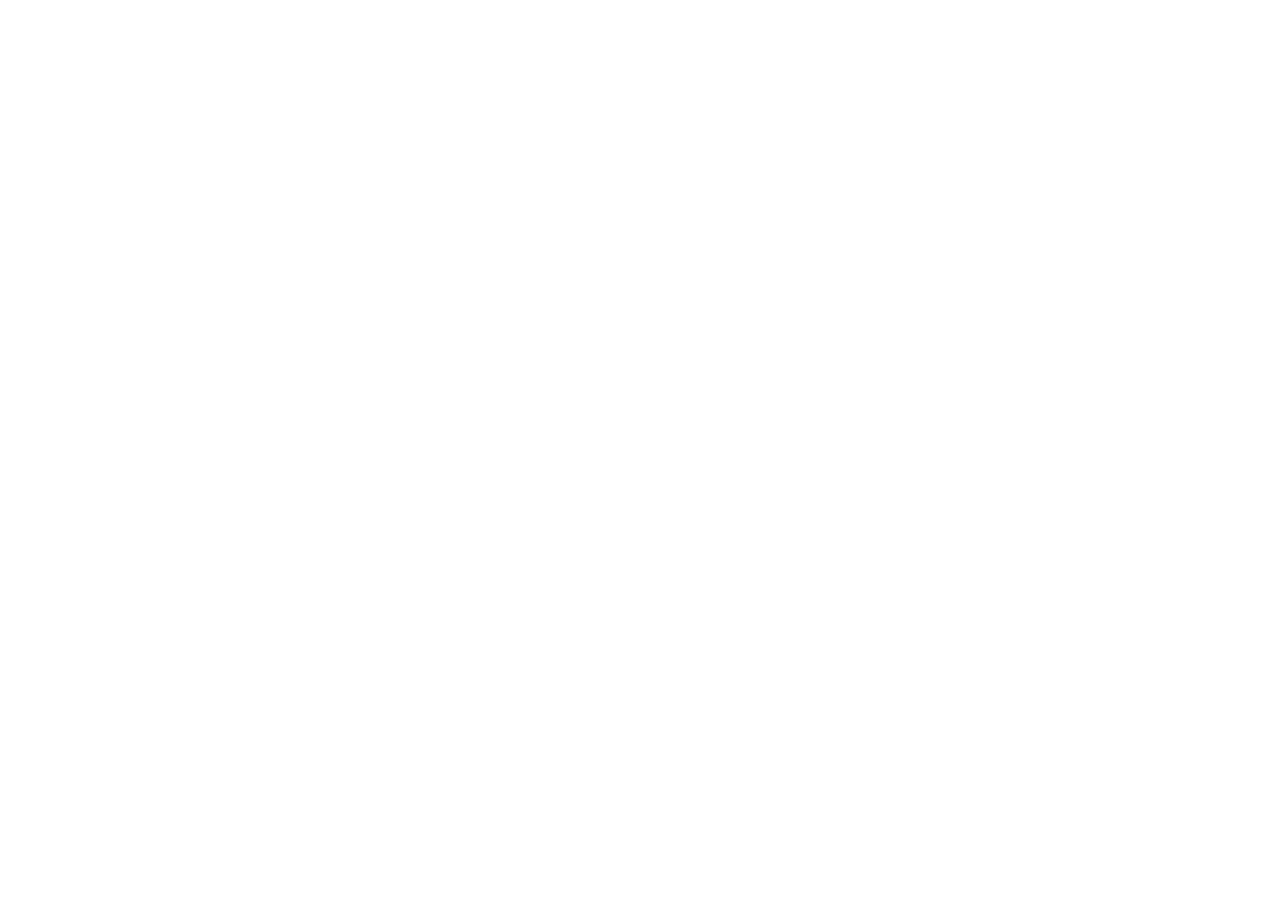
==== index.html @ fe383823 "first commit" ====
<!DOCTYPE html>
<html lang="en">
<head>
    <meta charset="UTF-8">
    <meta name="viewport" content="width=device-width, initial-scale=1.0">
    <title>Document</title>
    <link rel="stylesheet" href="css/style.css">

</head>
<body>
    <section class="test">

    </section>
    
</body>
</html>
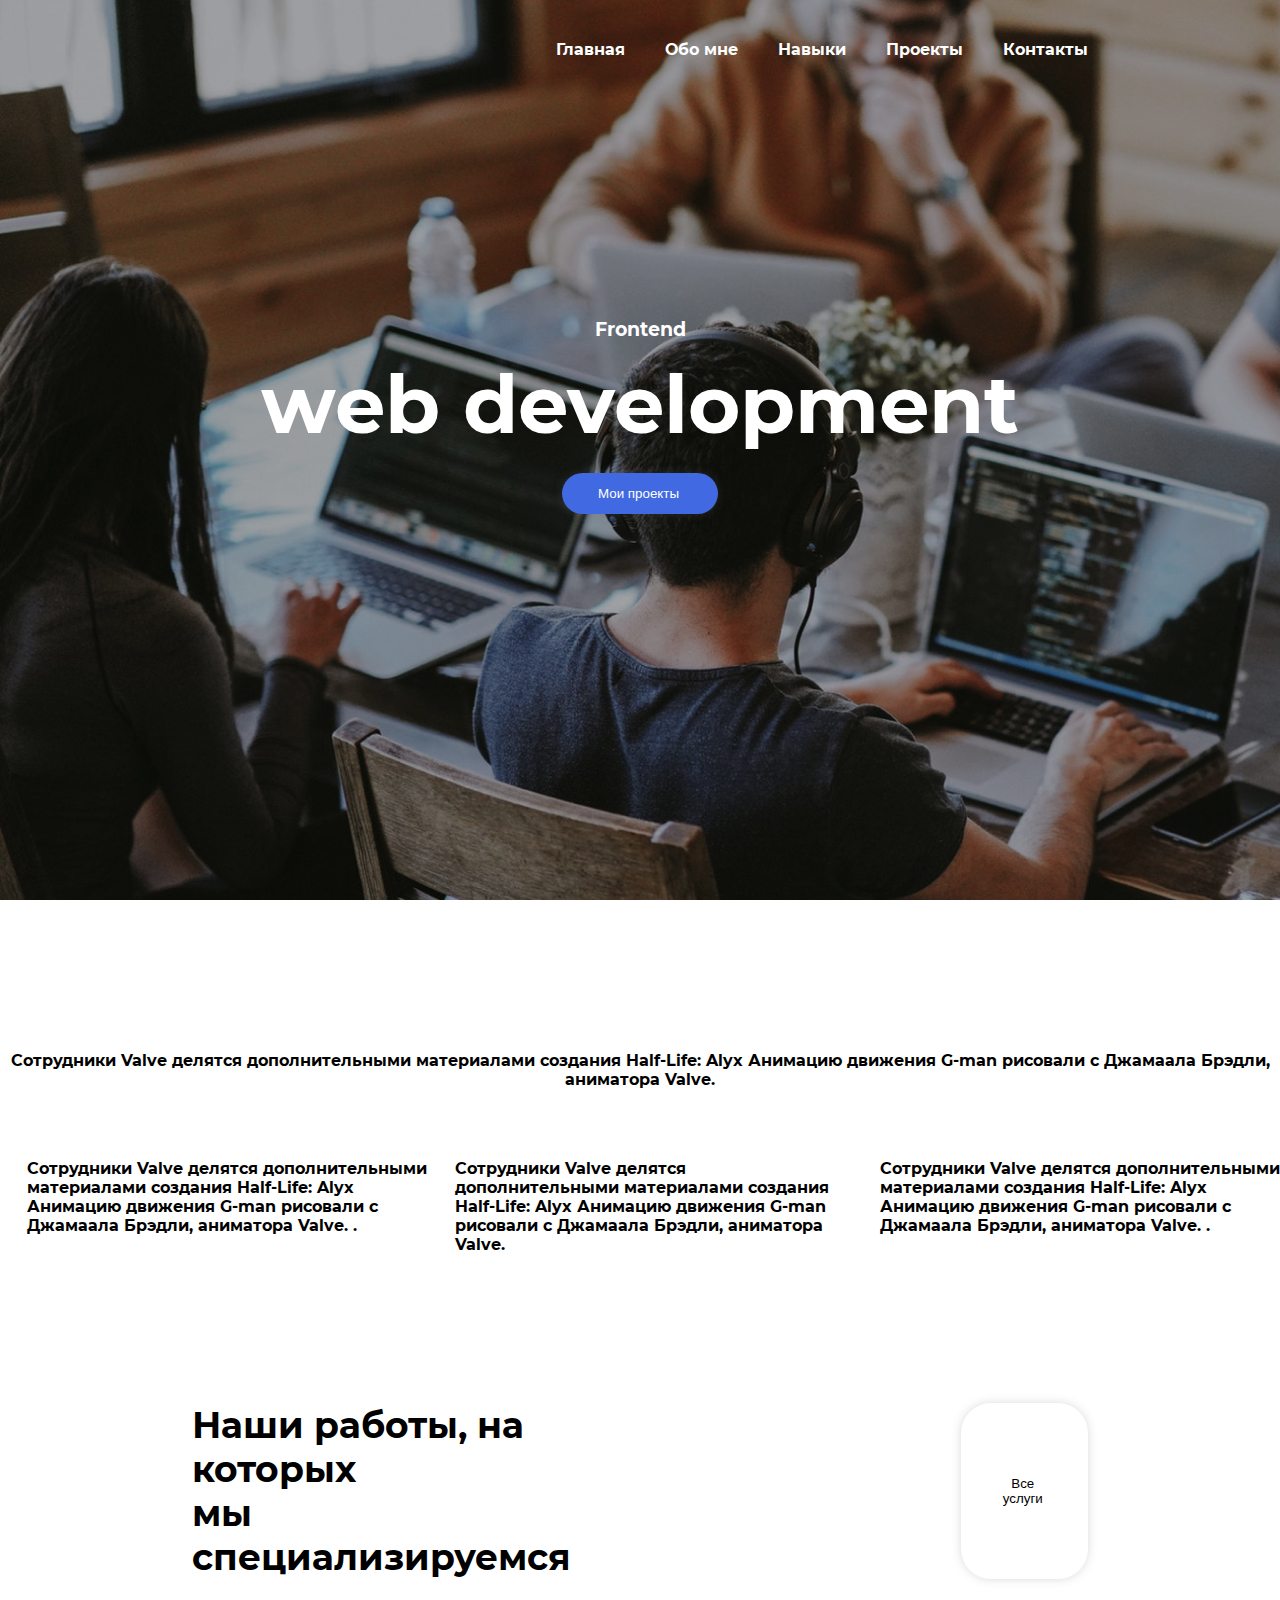
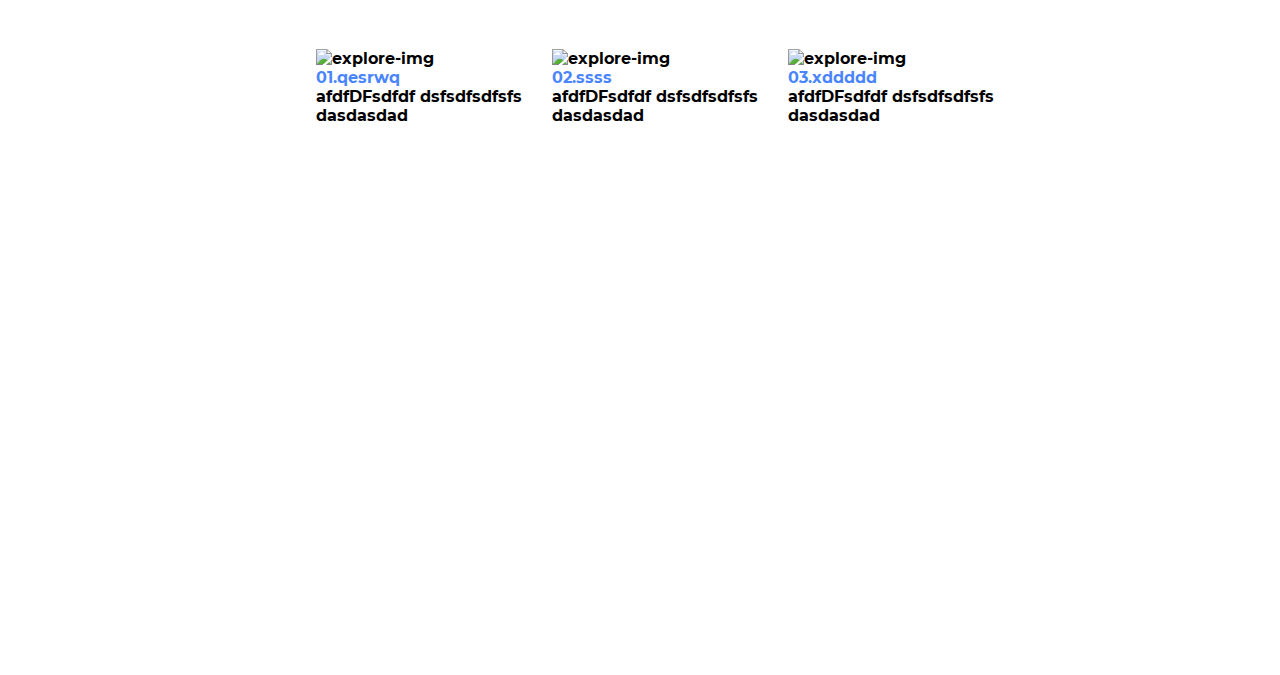
==== commit abc4d8d8: "change name file commit" ====
--- a/index.html
+++ b/index.html
@@ -4,13 +4,129 @@
     <meta charset="UTF-8">
     <meta name="viewport" content="width=device-width, initial-scale=1.0">
     <title>Document</title>
-    <link rel="stylesheet" href="css/style.css">
-
+    <link rel="stylesheet" href="css/style3.css">
 </head>
 <body>
-    <section class="test">
 
+    <header class="header" id="header">
+        <div class="container">
+        <nav class="menu">
+            <ul class="menu-items">
+                <li class="menu-item"><a href="https://vk.com/fc3zzz">Главная</a></li>
+                <li class="menu-item"><a href="http://steamcommunity.com/id/FCez">Обо мне</a></li>
+                <li class="menu-item"><a href="https://steamcommunity.com/id/FCez/games/?tab=all">Навыки</a></li>
+                <li class="menu-item"><a href="https://steamcommunity.com/id/FCez/stats/CSGO/?tab=achievements">Проекты</a></li>
+                <li class="menu-item"><a href="steam2.html">Контакты</a></li>
+            </ul>
+        </nav>
+        <div class="welcome-block">
+        
+        <div class="little-title little-title-header">Frontend</div>
+        <div class="big-title big-title-header">web development</div>
+        <button type="button" class="btn btn-header" name="button">Мои проекты</Button>
+        
+        </div>
+    </div>
+    </header>
+ <section class="about" id="about">
+    <div class="container"></div>
+    <div class="info-about">
+    <div class="title-min title-about"></div>
+    <div class="txt txt-about">
+        <p>Сотрудники Valve делятся дополнительными материалами создания Half-Life: Alyx
+            Анимацию движения G-man рисовали с Джамаала Брэдли, аниматора Valve. 
+           </p>
+    </div>
+    <div class="skills">
+        
+        <div class="skill skill-html"></div>
+        <div class="img-skill"><img src="" alt=""></div>
+        <div class="info-skill"></div>
+        <div class="title-skill"> </div>
+        <div class="txt txt-html"><p>Сотрудники Valve делятся дополнительными материалами создания Half-Life: Alyx
+            Анимацию движения G-man рисовали с Джамаала Брэдли, аниматора Valve. 
+            .</p></div>
+    
+    
+        <div class="skill skill-css"></div>
+        <div class="img-skill"><img src="" alt=""></div>
+        <div class="info-skill"></div>
+        <div class="title-skill"></div>
+        <div class="txt txt-skill"><p>Сотрудники Valve делятся дополнительными материалами создания Half-Life: Alyx
+            Анимацию движения G-man рисовали с Джамаала Брэдли, аниматора Valve. 
+            </p></div>
+    
+   
+        <div class="skill skill-js"></div>
+        <div class="img-skill"><img src="" alt=""></div>
+        <div class="info-skill"></div>
+        <div class="title-skill"></div>
+        <div class="txt txt-skill"><p>Сотрудники Valve делятся дополнительными материалами создания Half-Life: Alyx
+            Анимацию движения G-man рисовали с Джамаала Брэдли, аниматора Valve. 
+          .</p></div>
+        </div>
+    </div>
+ </section>
+    
+
+
+   
+    <section class="specialization" id="specialization">
+        <div class="container">
+    <div class="special-title-block">
+         <div class="title-section  title-special">Наши работы, на которых<br> мы специализируемcя </div>
+           <button type="button" class="btn" name="Button">Все услуги</button></div>
+             <div class="special-content">
+
+
+            <div class="box explore-box">
+                 <div class="img-explore"><img src="" alt="explore-img"></div>
+                  <div class="title-explore"><span class="purple-number">01.qesrwq</span></div>
+                  <div class="txt">afdfDFsdfdf dsfsdfsdfsfs<br>dasdasdad</div>
+                </div>
+
+
+                  <div class="box package-box">
+                    <div class="img-explore"><img src="" alt="explore-img"></div>
+                     <div class="title-explore"><span class="purple-number">02.ssss</span></div>
+                     <div class="txt">afdfDFsdfdf dsfsdfsdfsfs<br>dasdasdad</div>
+                    </div>
+        
+
+
+                     <div class=" box dragon-box">
+                        <div class="img-explore"><img src="" alt="explore-img"></div>
+                         <div class="title-explore"><span class="purple-number">03.xddddd</span></div>
+                          <div class="txt">afdfDFsdfdf dsfsdfsdfsfs<br>dasdasdad</div>
+           
+                        </div>
+        
+
+
+            </div>
+
+
+
+             </div>
+
+
+
+    </div>
     </section>
+</body>
+</html>
+
+
+
+<!-- <section class="second">
+    <div class="txt txt-about2"><h1>Высокие стандарты разработки</h1></div>
+    <div class="txt txt-about3"><p>
+        Lorem Ipsum - это текст-"рыба", часто используемый в печати и вэб-дизайне.<br>
+        Lorem Ipsum является стандартной "рыбой" для текстов на латинице с начала XVI века. <br>стандартной "рыбой" 
+        для текстов на латинице с начала XVI века</p></div>
+        
+        <a href="https://www.epicgames.com/store/ru/">Подробнее о компании</a>
+    <div class="img">
+    <img src="img/fon2.png">
     
-</body>
-</html>+</div>  -->--- a/css/style3.css
+++ b/css/style3.css
@@ -0,0 +1,181 @@
+section {
+    background-color: white;
+    color: rgb(0, 0, 0);
+}
+
+.button {
+    color: yellow;
+    background-color: teal;
+}
+*  {
+    margin: 0;
+    padding: 0;
+    box-sizing: border-box;
+}
+@font-face {
+    font-family: "Montserrat";
+    src: url(../fonts/montserrat/Montserrat-Bold.ttf)
+}
+body {
+    font-family: "Montserrat";
+}
+.container {
+    width: 70%;
+    margin: 0 auto;
+}
+
+
+
+.menu {
+    padding: 40px 0 40px 0;
+}
+ul {
+    display: flex;
+    justify-content: flex-end;
+}
+li {
+    list-style: none;
+    padding-left: 40px;
+}
+.menu-items a {
+    color: white;
+    text-decoration: none;
+}
+
+.welcome-block {
+   display: flex;
+   flex-direction: column;
+   align-items: center;
+padding-top: 219px;
+}
+
+.little-title-header {
+    padding-bottom: 15px;
+}
+.big-title-header {
+    padding-bottom: 20px;
+}
+.btn {
+background: #ffffff;
+box-shadow: 0px 0px 10px rgba(111, 111, 111, 0.25);
+border-radius: 30px;
+border: none;
+padding: 13px 39px 13px 36px;
+}
+.btn-header {
+    color: white;
+    background-color: royalblue;
+}
+
+.title-skill {
+    font-weight: 600px;
+    font-size: 18px;
+}
+
+.little-title {
+  font-size: 19px;
+}
+
+.big-title {
+    font-weight: 800px;
+    font-size: 80px;
+}
+header {
+
+    height: 900px;
+    background: url(../img/fon.jpg) no-repeat;
+    color: white;
+}
+.menu-items {
+    list-style: none;
+    padding-left: 40px;
+}
+.about {
+    height: 403px;
+    padding: 101px 0 101px 0;
+}
+.info-about {
+    display: flex;
+    flex-direction: column;
+    align-items: center;
+}
+.txt-about {
+    padding-top: 50px;
+    padding-bottom: 70px;
+    text-align: center;
+}
+.skills {
+    display: flex;
+    justify-content: center;
+    padding-bottom: 55px;
+}
+.skill {
+    padding-left: 27px;
+}
+
+
+.second{
+    width: 1920px;
+    height: 797px;
+    background-color: lightgrey;
+}
+.img {
+position: absolute;
+width: 500px;
+height: 400px;
+left: 1115px;
+top: 1503px;
+
+background: url(photo-1454165804606-c3d57bc86b40.jpg), #C4C4C4;
+/* Shadow */
+
+box-shadow: 0px 0px 10px rgba(111, 111, 111, 0.25);
+border-radius: 30px;
+}
+.txt-about2 {
+  color: blue;
+  position: relative;
+  left: 250px;
+  top: 200px;
+
+}
+.txt-about3 {
+    position: relative;
+    color: rgb(0, 191, 255);
+    display: block;
+    top: 260px;
+    left: 100px
+}
+
+
+.specialization {
+     height: 972px;
+}
+.special-title-block {
+    display: flex;
+    justify-content: center;
+    padding-top: 100px;
+}
+.title-section {
+    font-weight: bold;
+    font-size: 36px;
+}
+.title-special {
+    margin-right: 370px;
+}
+
+.special-content {
+    display: flex;
+    justify-content: center;
+    margin-top: 70px;
+}
+
+.purple-number {
+    color: #4985FF;
+}
+.box {
+    margin-left: 30px;
+}
+.title-explore{
+    margin-top: 10;
+}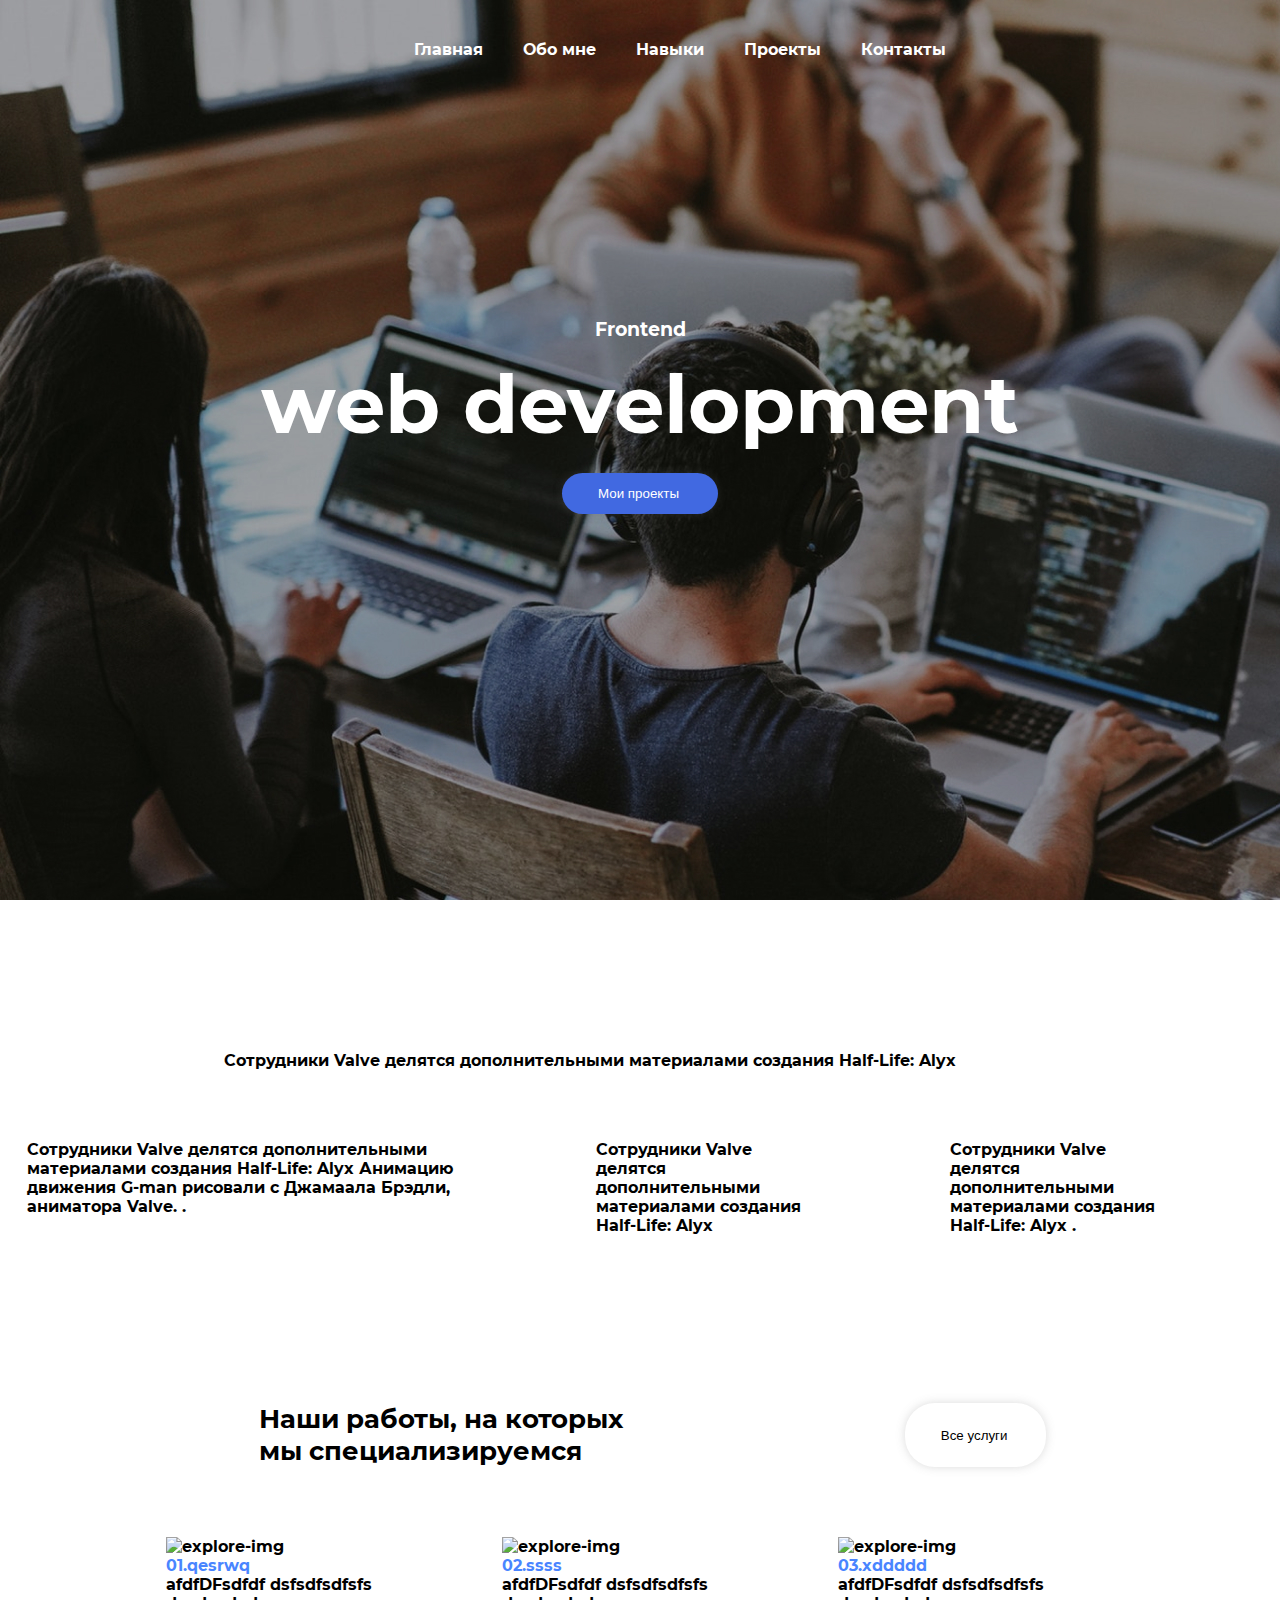
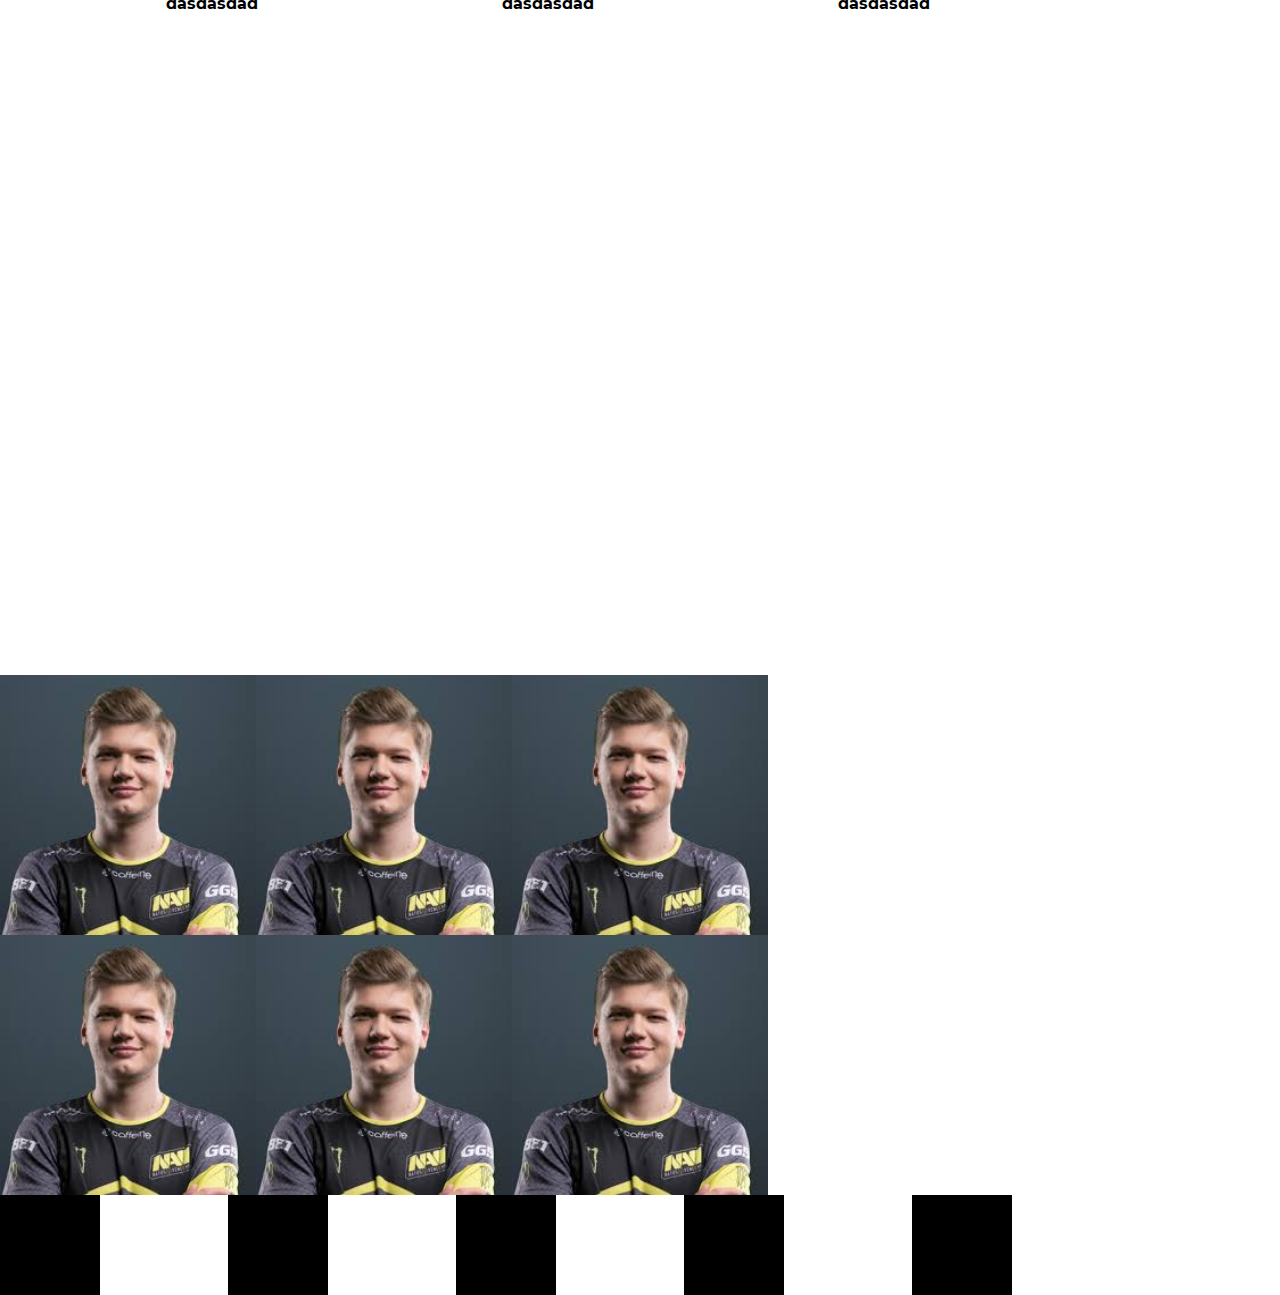
==== commit 838b6de7: "change name file8 commit" ====
--- a/index.html
+++ b/index.html
@@ -34,7 +34,7 @@
     <div class="title-min title-about"></div>
     <div class="txt txt-about">
         <p>Сотрудники Valve делятся дополнительными материалами создания Half-Life: Alyx
-            Анимацию движения G-man рисовали с Джамаала Брэдли, аниматора Valve. 
+            
            </p>
     </div>
     <div class="skills">
@@ -53,7 +53,7 @@
         <div class="info-skill"></div>
         <div class="title-skill"></div>
         <div class="txt txt-skill"><p>Сотрудники Valve делятся дополнительными материалами создания Half-Life: Alyx
-            Анимацию движения G-man рисовали с Джамаала Брэдли, аниматора Valve. 
+            
             </p></div>
     
    
@@ -62,7 +62,7 @@
         <div class="info-skill"></div>
         <div class="title-skill"></div>
         <div class="txt txt-skill"><p>Сотрудники Valve делятся дополнительными материалами создания Half-Life: Alyx
-            Анимацию движения G-man рисовали с Джамаала Брэдли, аниматора Valve. 
+            
           .</p></div>
         </div>
     </div>
@@ -116,6 +116,23 @@
 </body>
 </html>
 
+<section class="gallery">
+<div class="gallery-item"><img src="img/Без названия.jpeg" alt="csgod"csgod></div>
+<div class="gallery-item"><img src="img/Без названия.jpeg" alt="csgod"></div>
+<div class="gallery-item"><img src="img/Без названия.jpeg" alt="csgod"></div>
+<div class="gallery-item"><img src="img/Без названия.jpeg" alt="csgod"></div>
+<div class="gallery-item"><img src="img/Без названия.jpeg" alt="csgod"></div>
+<div class="gallery-item"><img src="img/Без названия.jpeg" alt="csgod"></div>
+</section>
+
+<div class="anima">
+    <div class="black-cube"></div>
+    <div class="black-cube"></div>
+    <div class="black-cube"></div>
+    <div class="black-cube"></div>
+    <div class="black-cube"></div>
+</div>
+
 
 
 <!-- <section class="second">
--- a/css/style3.css
+++ b/css/style3.css
@@ -7,6 +7,10 @@
     color: yellow;
     background-color: teal;
 }
+.txt {
+    font-size: 15kpx
+}
+
 *  {
     margin: 0;
     padding: 0;
@@ -20,7 +24,7 @@
     font-family: "Montserrat";
 }
 .container {
-    width: 70%;
+    width: 100%;
     margin: 0 auto;
 }
 
@@ -31,7 +35,7 @@
 }
 ul {
     display: flex;
-    justify-content: flex-end;
+    justify-content: center;
 }
 li {
     list-style: none;
@@ -79,16 +83,19 @@
 .big-title {
     font-weight: 800px;
     font-size: 80px;
+    text-align: center;
 }
 header {
 
     height: 900px;
     background: url(../img/fon.jpg) no-repeat;
     color: white;
+    background-size: cover;
 }
 .menu-items {
     list-style: none;
     padding-left: 40px;
+    
 }
 .about {
     height: 403px;
@@ -98,6 +105,7 @@
     display: flex;
     flex-direction: column;
     align-items: center;
+
 }
 .txt-about {
     padding-top: 50px;
@@ -158,10 +166,12 @@
 }
 .title-section {
     font-weight: bold;
-    font-size: 36px;
+    font-size: 26px;
+    padding-left: 2%;
+    padding-right: 2%;
 }
 .title-special {
-    margin-right: 370px;
+    margin-right: 20%;
 }
 
 .special-content {
@@ -178,4 +188,64 @@
 }
 .title-explore{
     margin-top: 10;
+}
+@media(max-width:1000px) and (min-width:500px){
+     .menu{
+         justify-content: center;
+     }
+     .container{
+         width: 100%;
+     }
+     .title-special {
+         margin-right: 20px;
+     }
+     
+}
+@media(max-width:1000px) and (min-width:300px){
+          .txt{
+              margin-right: 100px;
+          }    
+ 
+}
+.txt {
+    margin-right: 100px;
+}
+
+.gallery{
+    display: grid;
+    grid-template-columns: 20% 20% 20%;
+ grid-template-rows: 50% 50%;   
+}
+
+.gallery-item>img{
+    width: 100%;
+    height: 100%;
+}
+
+.anima{
+    display: flex;
+}
+
+.black-cube{
+    width: 100px;
+    height: 100px;
+    background: black;
+    margin-right: 10%;
+
+
+-webkit-animation: shake .10s linear alternate infinite;
+animation: shake .10s linear alternate infinite;
+}
+
+
+@-webkit-keyframes shake {
+    100% {
+        -webkit-transform: translateX(-60px)
+    }
+}
+
+@keyframes shake {
+    100% {
+        transform: translateX(-60px)
+    }
 }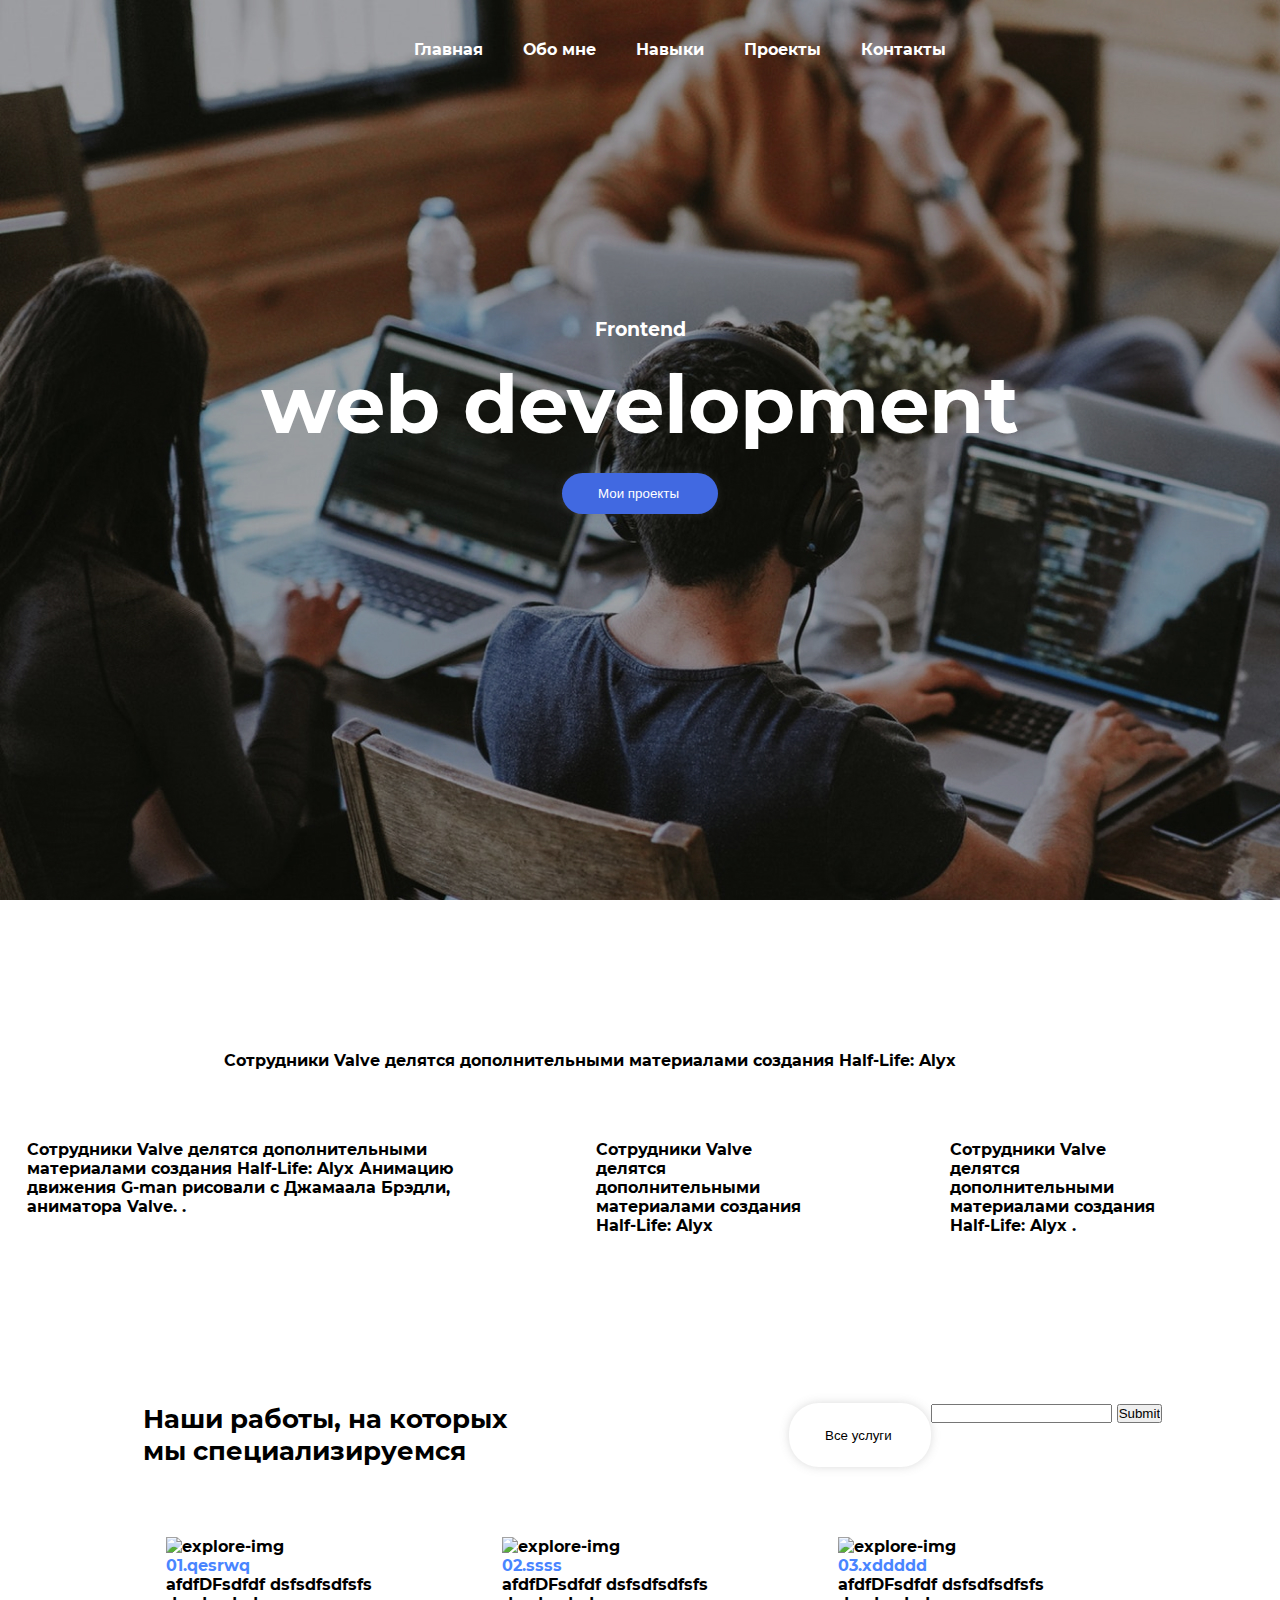
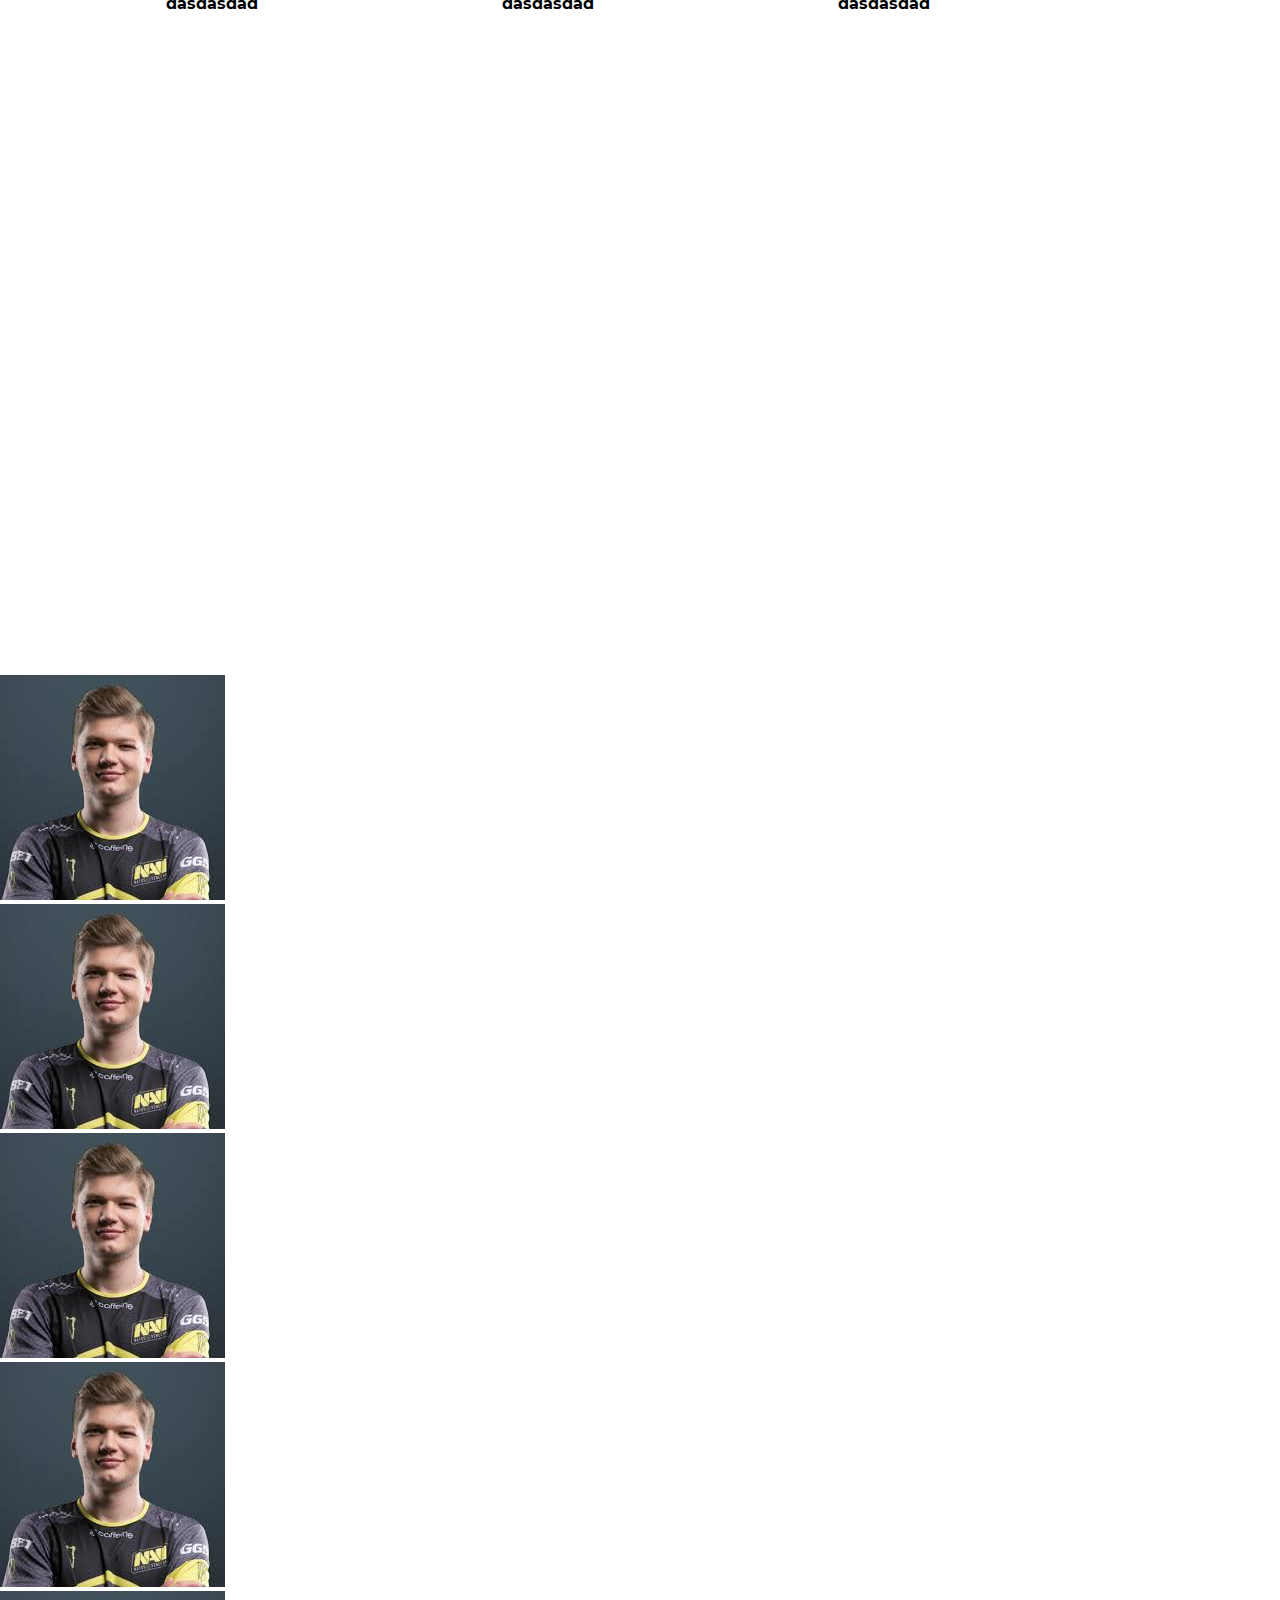
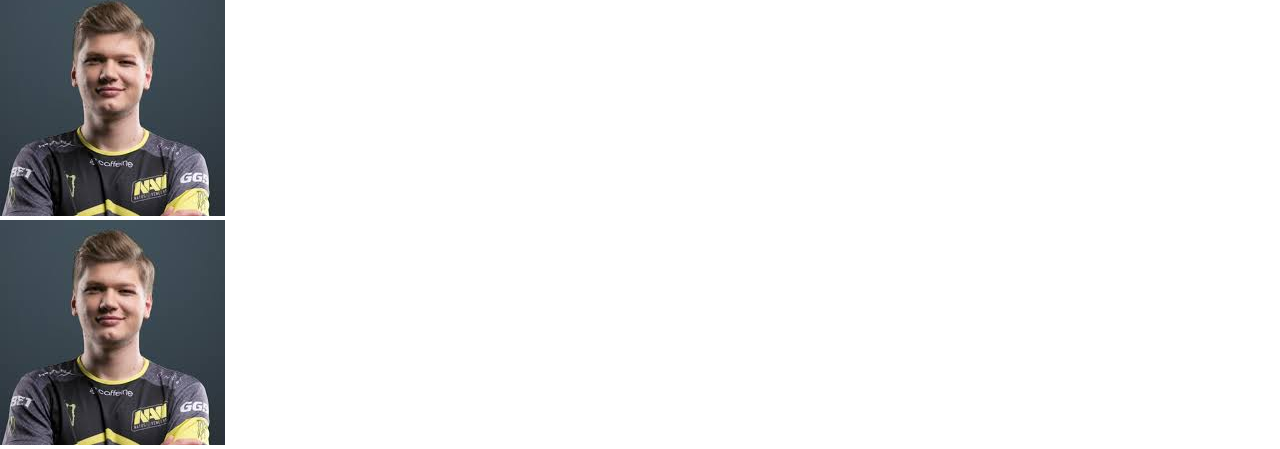
==== commit 8716f253: "change name file9 commit" ====
--- a/index.html
+++ b/index.html
@@ -16,14 +16,15 @@
                 <li class="menu-item"><a href="http://steamcommunity.com/id/FCez">Обо мне</a></li>
                 <li class="menu-item"><a href="https://steamcommunity.com/id/FCez/games/?tab=all">Навыки</a></li>
                 <li class="menu-item"><a href="https://steamcommunity.com/id/FCez/stats/CSGO/?tab=achievements">Проекты</a></li>
-                <li class="menu-item"><a href="steam2.html">Контакты</a></li>
+                <li class="menu-item"><a href="inner/steam2.html">Контакты</a></li>
             </ul>
         </nav>
         <div class="welcome-block">
         
         <div class="little-title little-title-header">Frontend</div>
         <div class="big-title big-title-header">web development</div>
-        <button type="button" class="btn btn-header" name="button">Мои проекты</Button>
+        <button type="button" class="btn btn-header"  name="button">Мои проекты</Button>
+
         
         </div>
     </div>
@@ -75,8 +76,16 @@
         <div class="container">
     <div class="special-title-block">
          <div class="title-section  title-special">Наши работы, на которых<br> мы специализируемcя </div>
-           <button type="button" class="btn" name="Button">Все услуги</button></div>
-             <div class="special-content">
+           <button type="button" class="btn" onclick="registration()" name="Button">Все услуги</button>
+            <form onsubmit="accept(document.getElementsById('txt').value)">
+           <input type="text" id="txt">
+             <input type="submit" onclick="accept()">
+            </form> 
+        </div>
+           
+           
+           <div class="special-content">
+
 
 
             <div class="box explore-box">
@@ -107,31 +116,41 @@
 
 
 
-             </div>
+             
 
 
 
     </div>
     </section>
+    <script src="js/main.js"></script>
+
+
+
+
+
+
+    <section class="gallery">
+        <div class="gallery-item"><img src="img/Без названия.jpeg" alt="csgod"csgod></div>
+        <div class="gallery-item"><img src="img/Без названия.jpeg" alt="csgod"></div>
+        <div class="gallery-item"><img src="img/Без названия.jpeg" alt="csgod"></div>
+        <div class="gallery-item"><img src="img/Без названия.jpeg" alt="csgod"></div>
+        <div class="gallery-item"><img src="img/Без названия.jpeg" alt="csgod"></div>
+        <div class="gallery-item"><img src="img/Без названия.jpeg" alt="csgod"></div>
+        </section>
+        
+        <div class="anima">
+            <div class="black-cube"></div>
+            <div class="black-cube"></div>
+            <div class="black-cube"></div>
+            <div class="black-cube"></div>
+            <div class="black-cube"></div>
+        </div>
+
+    
 </body>
 </html>
 
-<section class="gallery">
-<div class="gallery-item"><img src="img/Без названия.jpeg" alt="csgod"csgod></div>
-<div class="gallery-item"><img src="img/Без названия.jpeg" alt="csgod"></div>
-<div class="gallery-item"><img src="img/Без названия.jpeg" alt="csgod"></div>
-<div class="gallery-item"><img src="img/Без названия.jpeg" alt="csgod"></div>
-<div class="gallery-item"><img src="img/Без названия.jpeg" alt="csgod"></div>
-<div class="gallery-item"><img src="img/Без названия.jpeg" alt="csgod"></div>
-</section>
 
-<div class="anima">
-    <div class="black-cube"></div>
-    <div class="black-cube"></div>
-    <div class="black-cube"></div>
-    <div class="black-cube"></div>
-    <div class="black-cube"></div>
-</div>
 
 
 
--- a/css/style3.css
+++ b/css/style3.css
@@ -172,7 +172,7 @@
 }
 .title-special {
     margin-right: 20%;
-}
+} 
 
 .special-content {
     display: flex;
@@ -211,7 +211,7 @@
     margin-right: 100px;
 }
 
-.gallery{
+/* .gallery{
     display: grid;
     grid-template-columns: 20% 20% 20%;
  grid-template-rows: 50% 50%;   
@@ -226,7 +226,7 @@
     display: flex;
 }
 
-.black-cube{
+/* .black-cube{
     width: 100px;
     height: 100px;
     background: black;
@@ -235,7 +235,7 @@
 
 -webkit-animation: shake .10s linear alternate infinite;
 animation: shake .10s linear alternate infinite;
-}
+} */ 
 
 
 @-webkit-keyframes shake {
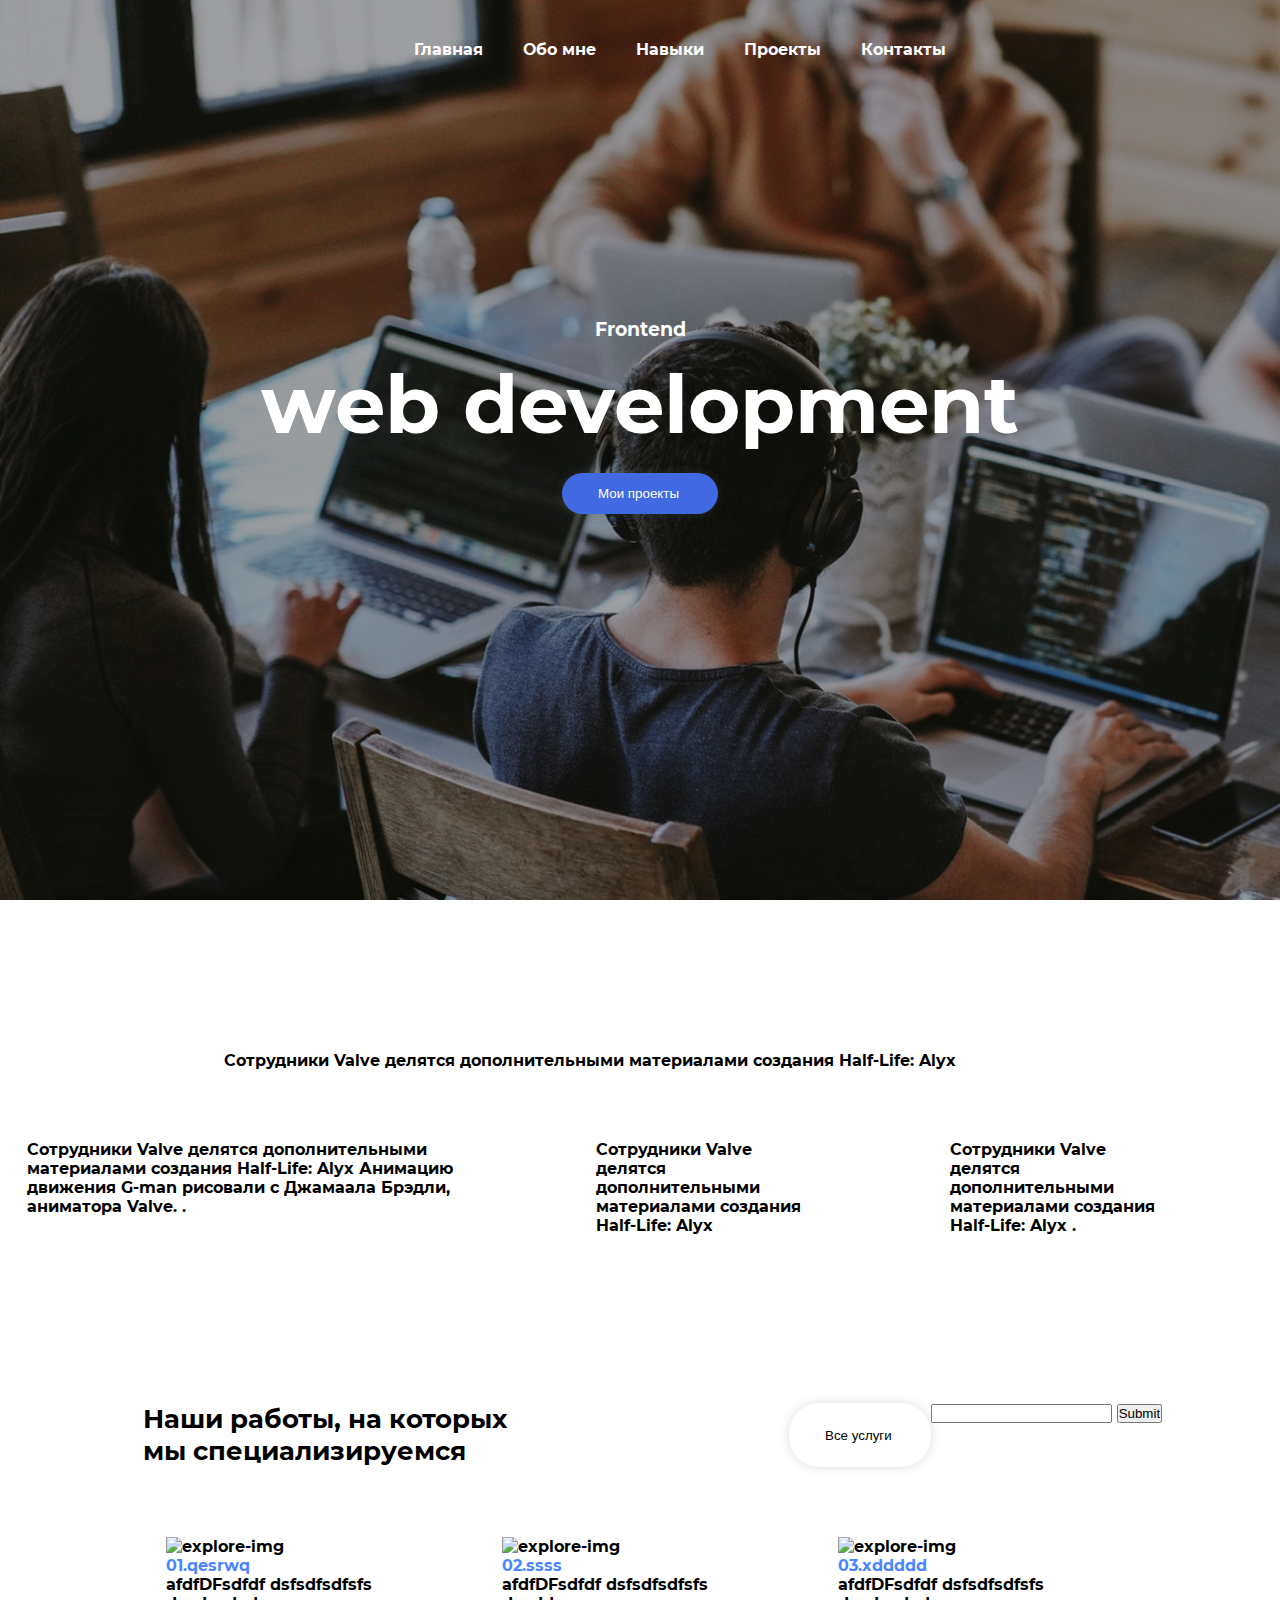
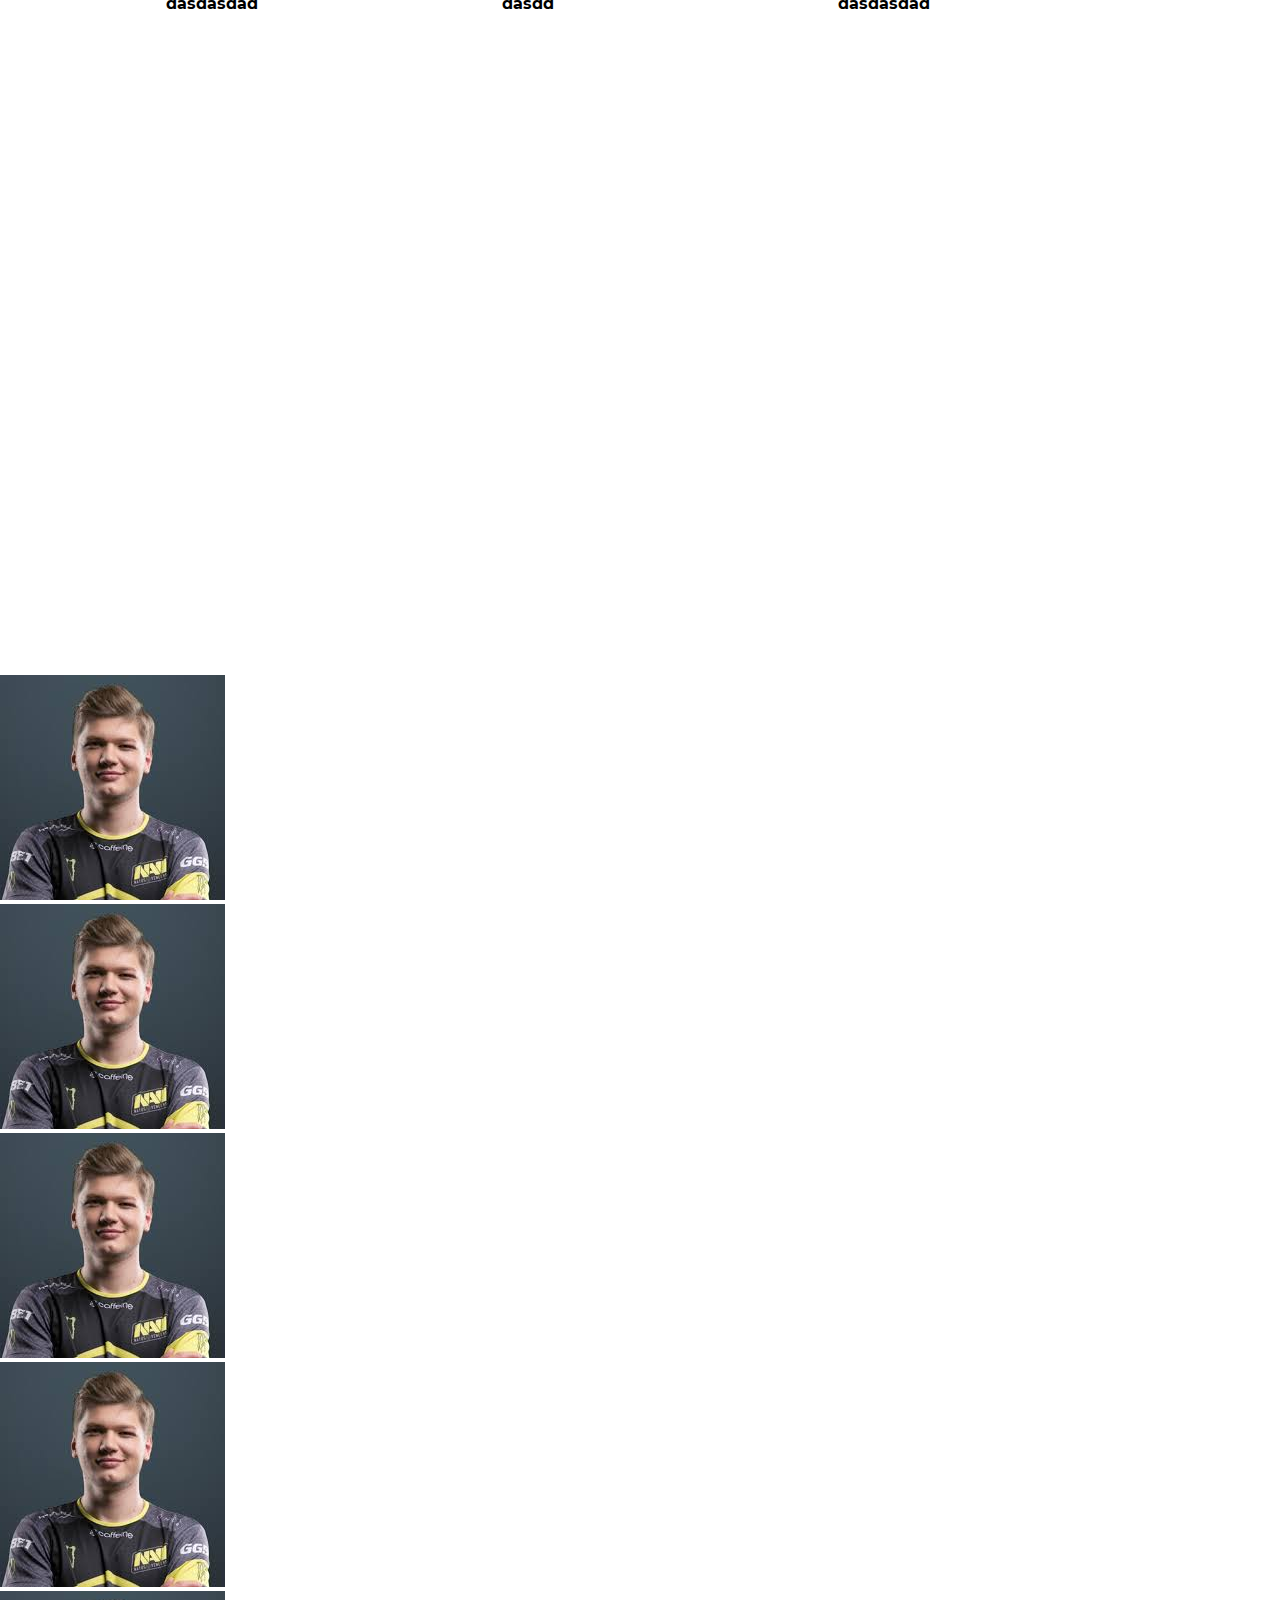
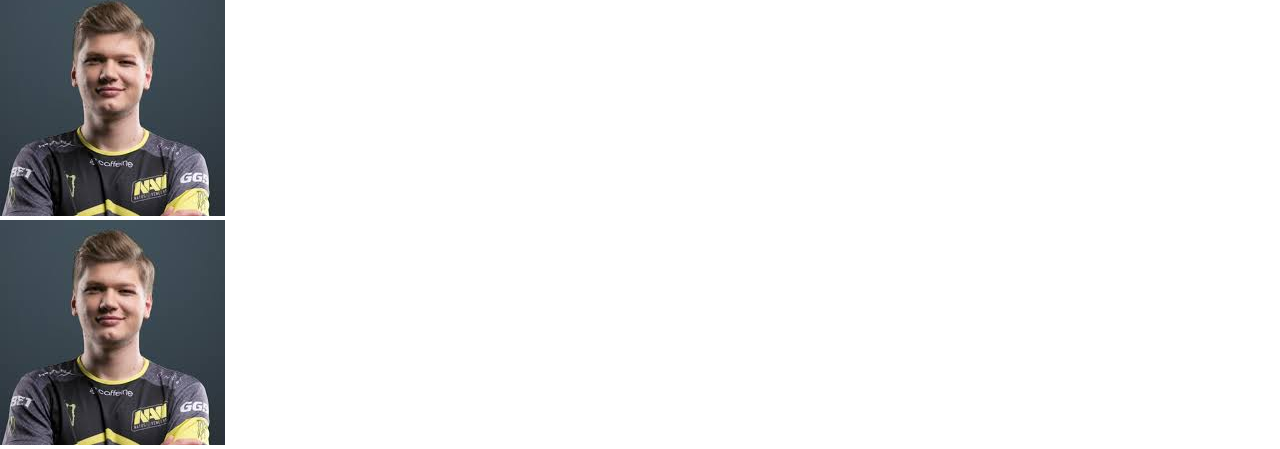
==== commit faa95fd1: "change name file9 commit" ====
--- a/index.html
+++ b/index.html
@@ -98,7 +98,7 @@
                   <div class="box package-box">
                     <div class="img-explore"><img src="" alt="explore-img"></div>
                      <div class="title-explore"><span class="purple-number">02.ssss</span></div>
-                     <div class="txt">afdfDFsdfdf dsfsdfsdfsfs<br>dasdasdad</div>
+                     <div class="txt">afdfDFsdfdf dsfsdfsdfsfs<br>dasdd</div>
                     </div>
         
 
